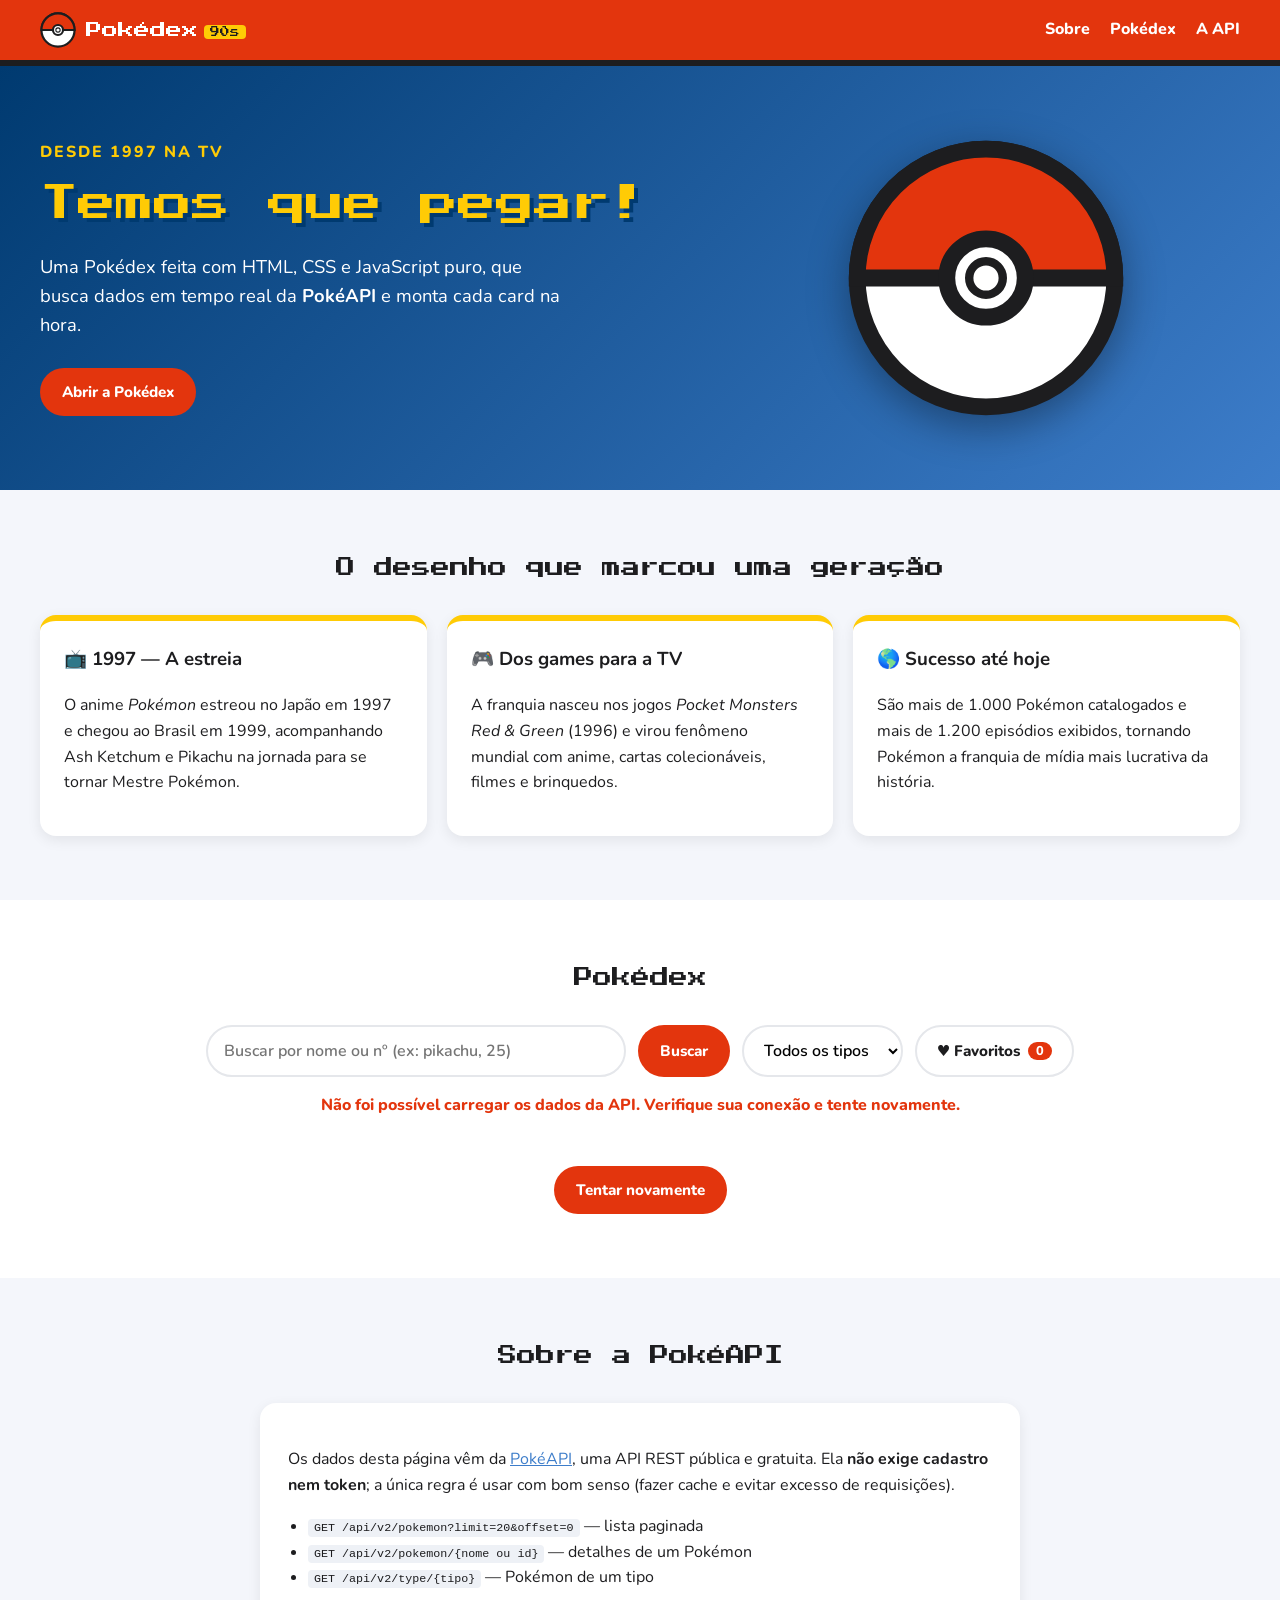
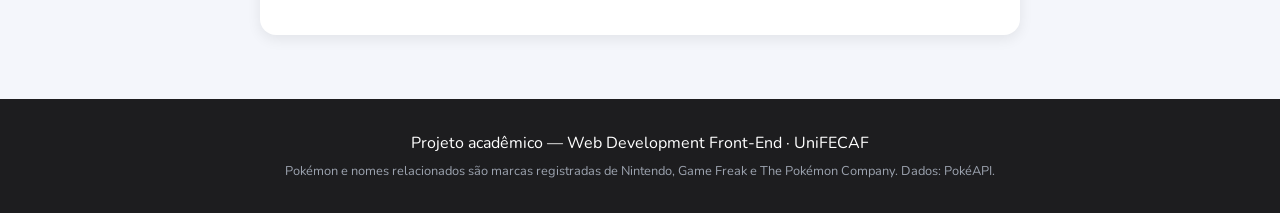
==== index.html @ 45dec975 "Estrutura HTML da página e ícone da Pokébola" ====
<!DOCTYPE html>
<html lang="pt-BR">
<head>
  <meta charset="UTF-8">
  <meta name="viewport" content="width=device-width, initial-scale=1.0">
  <meta name="description" content="Pokédex 90s — aplicação front-end que consome a PokéAPI e gera cards de Pokémon dinamicamente com JavaScript.">
  <title>Pokédex 90s</title>

  <!-- Fontes: Press Start 2P (estilo videogame dos anos 90) + Nunito para textos -->
  <link rel="preconnect" href="https://fonts.googleapis.com">
  <link rel="preconnect" href="https://fonts.gstatic.com" crossorigin>
  <link href="https://fonts.googleapis.com/css2?family=Nunito:wght@400;600;800&family=Press+Start+2P&display=swap" rel="stylesheet">

  <link rel="stylesheet" href="css/style.css">
  <link rel="icon" href="assets/pokeball.svg" type="image/svg+xml">
</head>
<body>

  <!-- ===== CABEÇALHO ===== -->
  <header class="header">
    <div class="container header__inner">
      <a href="#" class="logo">
        <img src="assets/pokeball.svg" alt="" class="logo__icon" width="36" height="36">
        <span class="logo__text">Pokédex<span class="logo__tag">90s</span></span>
      </a>
      <nav class="nav" aria-label="Navegação principal">
        <a href="#sobre">Sobre</a>
        <a href="#pokedex">Pokédex</a>
        <a href="#api">A API</a>
      </nav>
    </div>
  </header>

  <main>
    <!-- ===== HERO ===== -->
    <section class="hero">
      <div class="container hero__inner">
        <div class="hero__text">
          <p class="hero__eyebrow">Desde 1997 na TV</p>
          <h1 class="hero__title">Temos que pegar!</h1>
          <p class="hero__subtitle">
            Uma Pokédex feita com HTML, CSS e JavaScript puro, que busca dados
            em tempo real da <strong>PokéAPI</strong> e monta cada card na hora.
          </p>
          <a href="#pokedex" class="btn btn--primary">Abrir a Pokédex</a>
        </div>
        <div class="hero__art" aria-hidden="true">
          <img src="assets/pokeball.svg" alt="" class="hero__ball">
        </div>
      </div>
    </section>

    <!-- ===== SOBRE O DESENHO ===== -->
    <section id="sobre" class="section">
      <div class="container">
        <h2 class="section__title">O desenho que marcou uma geração</h2>
        <div class="about">
          <article class="about__item">
            <h3>📺 1997 — A estreia</h3>
            <p>O anime <em>Pokémon</em> estreou no Japão em 1997 e chegou ao Brasil em 1999,
              acompanhando Ash Ketchum e Pikachu na jornada para se tornar Mestre Pokémon.</p>
          </article>
          <article class="about__item">
            <h3>🎮 Dos games para a TV</h3>
            <p>A franquia nasceu nos jogos <em>Pocket Monsters Red &amp; Green</em> (1996) e virou
              fenômeno mundial com anime, cartas colecionáveis, filmes e brinquedos.</p>
          </article>
          <article class="about__item">
            <h3>🌎 Sucesso até hoje</h3>
            <p>São mais de 1.000 Pokémon catalogados e mais de 1.200 episódios exibidos,
              tornando Pokémon a franquia de mídia mais lucrativa da história.</p>
          </article>
        </div>
      </div>
    </section>

    <!-- ===== POKÉDEX (CARDS DINÂMICOS) ===== -->
    <section id="pokedex" class="section section--alt">
      <div class="container">
        <h2 class="section__title">Pokédex</h2>

        <!-- Controles: busca, filtro por tipo e favoritos -->
        <form class="toolbar" id="search-form" role="search">
          <label class="sr-only" for="search-input">Buscar Pokémon por nome ou número</label>
          <input type="search" id="search-input" class="toolbar__input"
                 placeholder="Buscar por nome ou nº (ex: pikachu, 25)" autocomplete="off">
          <button type="submit" class="btn btn--primary">Buscar</button>

          <label class="sr-only" for="type-select">Filtrar por tipo</label>
          <select id="type-select" class="toolbar__select">
            <option value="">Todos os tipos</option>
          </select>

          <button type="button" id="favorites-btn" class="btn btn--ghost" aria-pressed="false">
            ♥ Favoritos <span id="favorites-count" class="badge">0</span>
          </button>
        </form>

        <p id="status-message" class="status" role="status" aria-live="polite"></p>

        <!-- Container que recebe os cards criados pelo JavaScript.
             Ele começa VAZIO: nenhum card é escrito no HTML. -->
        <div id="cards-container" class="cards"></div>

        <div class="load-more">
          <button type="button" id="load-more-btn" class="btn btn--primary" hidden>Carregar mais</button>
        </div>
      </div>
    </section>

    <!-- ===== SOBRE A API ===== -->
    <section id="api" class="section">
      <div class="container">
        <h2 class="section__title">Sobre a PokéAPI</h2>
        <div class="api-info">
          <p>
            Os dados desta página vêm da <a href="https://pokeapi.co/" target="_blank" rel="noopener">PokéAPI</a>,
            uma API REST pública e gratuita. Ela <strong>não exige cadastro nem token</strong>; a única regra é
            usar com bom senso (fazer cache e evitar excesso de requisições).
          </p>
          <ul class="api-info__list">
            <li><code>GET /api/v2/pokemon?limit=20&amp;offset=0</code> — lista paginada</li>
            <li><code>GET /api/v2/pokemon/{nome ou id}</code> — detalhes de um Pokémon</li>
            <li><code>GET /api/v2/type/{tipo}</code> — Pokémon de um tipo</li>
          </ul>
        </div>
      </div>
    </section>
  </main>

  <footer class="footer">
    <div class="container">
      <p>Projeto acadêmico — Web Development Front-End · UniFECAF</p>
      <p class="footer__small">Pokémon e nomes relacionados são marcas registradas de Nintendo, Game Freak e The Pokémon Company. Dados: PokéAPI.</p>
    </div>
  </footer>

  <script src="js/script.js"></script>
</body>
</html>
---- css/style.css ----
/* =========================================================
   Pokédex 90s — CSS puro (sem frameworks)
   ========================================================= */

/* ----- Variáveis de cor e tipografia ----- */
:root {
  --red: #e3350d;
  --red-dark: #b32a0a;
  --yellow: #ffcb05;
  --blue: #3d7dca;
  --navy: #003a70;
  --ink: #1d1d1f;
  --bg: #f4f6fb;
  --card: #ffffff;
  --muted: #6b7280;
  --border: #e5e7eb;
  --radius: 16px;
  --shadow: 0 4px 14px rgba(0, 0, 0, 0.08);
  --font-title: "Press Start 2P", system-ui, sans-serif;
  --font-body: "Nunito", system-ui, sans-serif;
}

/* ----- Reset básico ----- */
*,
*::before,
*::after { box-sizing: border-box; }

html { scroll-behavior: smooth; }

body {
  margin: 0;
  font-family: var(--font-body);
  color: var(--ink);
  background: var(--bg);
  line-height: 1.6;
}

img { max-width: 100%; display: block; }
a { color: var(--blue); }

.container {
  width: min(1200px, 100% - 32px);
  margin-inline: auto;
}

.sr-only {
  position: absolute;
  width: 1px; height: 1px;
  overflow: hidden;
  clip: rect(0 0 0 0);
  white-space: nowrap;
}

/* ----- Botões ----- */
.btn {
  display: inline-flex;
  align-items: center;
  gap: 8px;
  padding: 12px 20px;
  border: 2px solid transparent;
  border-radius: 999px;
  font: 800 0.95rem var(--font-body);
  cursor: pointer;
  text-decoration: none;
  transition: transform 0.15s, background 0.15s;
}
.btn:hover { transform: translateY(-2px); }
.btn--primary { background: var(--red); color: #fff; }
.btn--primary:hover { background: var(--red-dark); }
.btn--ghost { background: #fff; color: var(--ink); border-color: var(--border); }
.btn--ghost[aria-pressed="true"] { background: var(--ink); color: #fff; border-color: var(--ink); }

.badge {
  background: var(--red);
  color: #fff;
  border-radius: 999px;
  padding: 0 8px;
  font-size: 0.8rem;
}

/* ----- Cabeçalho ----- */
.header {
  position: sticky;
  top: 0;
  z-index: 10;
  background: var(--red);
  border-bottom: 6px solid var(--ink);
}
.header__inner {
  display: flex;
  align-items: center;
  justify-content: space-between;
  padding-block: 12px;
  gap: 16px;
}
.logo {
  display: flex;
  align-items: center;
  gap: 10px;
  text-decoration: none;
  color: #fff;
}
.logo__text { font: 1rem var(--font-title); }
.logo__tag {
  margin-left: 6px;
  padding: 2px 6px;
  font-size: 0.6rem;
  background: var(--yellow);
  color: var(--ink);
  border-radius: 4px;
  vertical-align: middle;
}
.nav { display: flex; gap: 20px; }
.nav a { color: #fff; font-weight: 800; text-decoration: none; }
.nav a:hover { text-decoration: underline; }

/* ----- Hero ----- */
.hero {
  background: linear-gradient(135deg, var(--navy), var(--blue));
  color: #fff;
  overflow: hidden;
}
.hero__inner {
  display: grid;
  grid-template-columns: 1.3fr 1fr;
  align-items: center;
  gap: 32px;
  padding-block: 72px;
}
.hero__eyebrow {
  margin: 0 0 12px;
  color: var(--yellow);
  font-weight: 800;
  text-transform: uppercase;
  letter-spacing: 2px;
}
.hero__title {
  margin: 0 0 20px;
  font: clamp(1.4rem, 4vw, 2.4rem)/1.4 var(--font-title);
  color: var(--yellow);
  text-shadow: 4px 4px 0 var(--navy);
}
.hero__subtitle { margin: 0 0 28px; font-size: 1.15rem; max-width: 520px; }
.hero__art { display: flex; justify-content: center; }
.hero__ball {
  width: min(280px, 60vw);
  animation: wobble 3s ease-in-out infinite;
  filter: drop-shadow(0 12px 20px rgba(0, 0, 0, 0.35));
}
@keyframes wobble {
  0%, 100% { transform: rotate(0); }
  25% { transform: rotate(-10deg); }
  75% { transform: rotate(10deg); }
}

/* ----- Seções ----- */
.section { padding-block: 64px; scroll-margin-top: 70px; }
.section--alt { background: #fff; }
.section__title {
  margin: 0 0 32px;
  font: 1.2rem/1.5 var(--font-title);
  text-align: center;
}

/* Sobre */
.about {
  display: grid;
  grid-template-columns: repeat(auto-fit, minmax(240px, 1fr));
  gap: 20px;
}
.about__item {
  background: var(--card);
  padding: 24px;
  border-radius: var(--radius);
  box-shadow: var(--shadow);
  border-top: 6px solid var(--yellow);
}
.about__item h3 { margin-top: 0; }

/* ----- Barra de ferramentas (busca/filtros) ----- */
.toolbar {
  display: flex;
  flex-wrap: wrap;
  gap: 12px;
  justify-content: center;
  margin-bottom: 16px;
}
.toolbar__input,
.toolbar__select {
  padding: 12px 16px;
  border: 2px solid var(--border);
  border-radius: 999px;
  font: 600 1rem var(--font-body);
  background: #fff;
}
.toolbar__input { flex: 1 1 260px; max-width: 420px; }
.toolbar__input:focus,
.toolbar__select:focus { outline: none; border-color: var(--blue); }

.status { text-align: center; color: var(--muted); min-height: 1.6em; margin: 0 0 16px; }
.status--error { color: var(--red); font-weight: 800; }

/* ----- Grid de cards ----- */
.cards {
  display: grid;
  grid-template-columns: repeat(auto-fill, minmax(220px, 1fr));
  gap: 24px;
}

/* ----- CARD (estrutura do layout pedido no trabalho) -----
   [Nome do Personagem]       [♥]
   [        imagem         ]
   [ informações / status  ]                              */
.card {
  position: relative;
  display: flex;
  flex-direction: column;
  background: var(--card);
  border: 1px solid var(--border);
  border-radius: var(--radius);
  box-shadow: var(--shadow);
  padding: 20px 18px;
  transition: transform 0.2s, box-shadow 0.2s;
  animation: fadeIn 0.35s ease both;
}
.card:hover {
  transform: translateY(-4px);
  box-shadow: 0 10px 24px rgba(0, 0, 0, 0.12);
}
@keyframes fadeIn {
  from { opacity: 0; transform: translateY(10px); }
  to { opacity: 1; transform: none; }
}

.card__number {
  margin: 0;
  color: var(--muted);
  font-weight: 800;
  font-size: 0.85rem;
}
.card__name {
  margin: 2px 40px 12px 0;
  font-size: 1.25rem;
  text-transform: capitalize;
}

.card__fav {
  position: absolute;
  top: 14px;
  right: 14px;
  width: 38px;
  height: 38px;
  border: none;
  border-radius: 50%;
  background: transparent;
  color: var(--red);
  font-size: 1.6rem;
  line-height: 1;
  cursor: pointer;
  transition: transform 0.15s;
}
.card__fav:hover { transform: scale(1.2); }
.card__fav--active { animation: pop 0.3s ease; }
@keyframes pop {
  50% { transform: scale(1.4); }
}

.card__image-wrap {
  display: grid;
  place-items: center;
  aspect-ratio: 1;
  border-radius: 12px;
  background: #eef1f6;
  margin-bottom: 14px;
}
.card__image { width: 80%; height: 80%; object-fit: contain; }

.card__types { display: flex; gap: 6px; flex-wrap: wrap; margin-bottom: 12px; }
.type {
  padding: 2px 12px;
  border-radius: 999px;
  color: #fff;
  font-size: 0.8rem;
  font-weight: 800;
  text-transform: capitalize;
  background: var(--muted);
}

.card__info {
  display: grid;
  grid-template-columns: 1fr 1fr;
  gap: 4px 12px;
  margin: 0 0 12px;
  font-size: 0.9rem;
}
.card__info dt { color: var(--muted); }
.card__info dd { margin: 0; font-weight: 800; text-align: right; }

.stats { list-style: none; margin: 0; padding: 0; font-size: 0.8rem; }
.stat { display: grid; grid-template-columns: 60px 30px 1fr; align-items: center; gap: 6px; }
.stat__label { color: var(--muted); font-weight: 600; }
.stat__value { font-weight: 800; text-align: right; }
.stat__bar { display: block; height: 6px; border-radius: 3px; background: var(--border); overflow: hidden; }
.stat__fill { display: block; height: 100%; background: var(--blue); border-radius: 3px; }

/* Cores por tipo (aplicadas pelo JS via classe type--{nome}) */
.type--normal   { background: #a8a77a; }
.type--fire     { background: #ee8130; }
.type--water    { background: #6390f0; }
.type--electric { background: #f7d02c; color: var(--ink); }
.type--grass    { background: #7ac74c; }
.type--ice      { background: #96d9d6; color: var(--ink); }
.type--fighting { background: #c22e28; }
.type--poison   { background: #a33ea1; }
.type--ground   { background: #e2bf65; color: var(--ink); }
.type--flying   { background: #a98ff3; }
.type--psychic  { background: #f95587; }
.type--bug      { background: #a6b91a; }
.type--rock     { background: #b6a136; }
.type--ghost    { background: #735797; }
.type--dragon   { background: #6f35fc; }
.type--dark     { background: #705746; }
.type--steel    { background: #b7b7ce; color: var(--ink); }
.type--fairy    { background: #d685ad; }

/* Card "esqueleto" exibido enquanto os dados carregam */
.card--skeleton { min-height: 380px; }
.card--skeleton .card__image-wrap,
.card--skeleton .skeleton-line {
  background: linear-gradient(90deg, #eef1f6 25%, #e2e6ee 50%, #eef1f6 75%);
  background-size: 200% 100%;
  animation: shimmer 1.2s infinite;
}
.skeleton-line { height: 14px; border-radius: 7px; margin-bottom: 10px; }
.skeleton-line--short { width: 50%; }
@keyframes shimmer {
  to { background-position: -200% 0; }
}

.load-more { display: flex; justify-content: center; margin-top: 32px; }

/* ----- Sobre a API ----- */
.api-info {
  max-width: 760px;
  margin-inline: auto;
  background: var(--card);
  padding: 28px;
  border-radius: var(--radius);
  box-shadow: var(--shadow);
}
.api-info__list { padding-left: 20px; }
.api-info code {
  background: #eef1f6;
  padding: 2px 6px;
  border-radius: 4px;
  font-size: 0.9em;
  word-break: break-all;
}

/* ----- Rodapé ----- */
.footer {
  background: var(--ink);
  color: #fff;
  text-align: center;
  padding-block: 28px;
}
.footer p { margin: 4px 0; }
.footer__small { color: #9ca3af; font-size: 0.8rem; }

/* ----- Responsividade ----- */
@media (max-width: 768px) {
  .hero__inner { grid-template-columns: 1fr; text-align: center; padding-block: 48px; }
  .hero__subtitle { margin-inline: auto; }
  .hero__art { order: -1; }
  .hero__ball { width: 140px; }
  .nav { gap: 12px; font-size: 0.9rem; }
}

@media (max-width: 480px) {
  .logo__text { font-size: 0.75rem; }
  .nav { display: none; }
  .toolbar > * { flex: 1 1 100%; max-width: none; justify-content: center; }
  .section { padding-block: 48px; }
}

@media (prefers-reduced-motion: reduce) {
  *, *::before, *::after { animation: none !important; transition: none !important; }
}
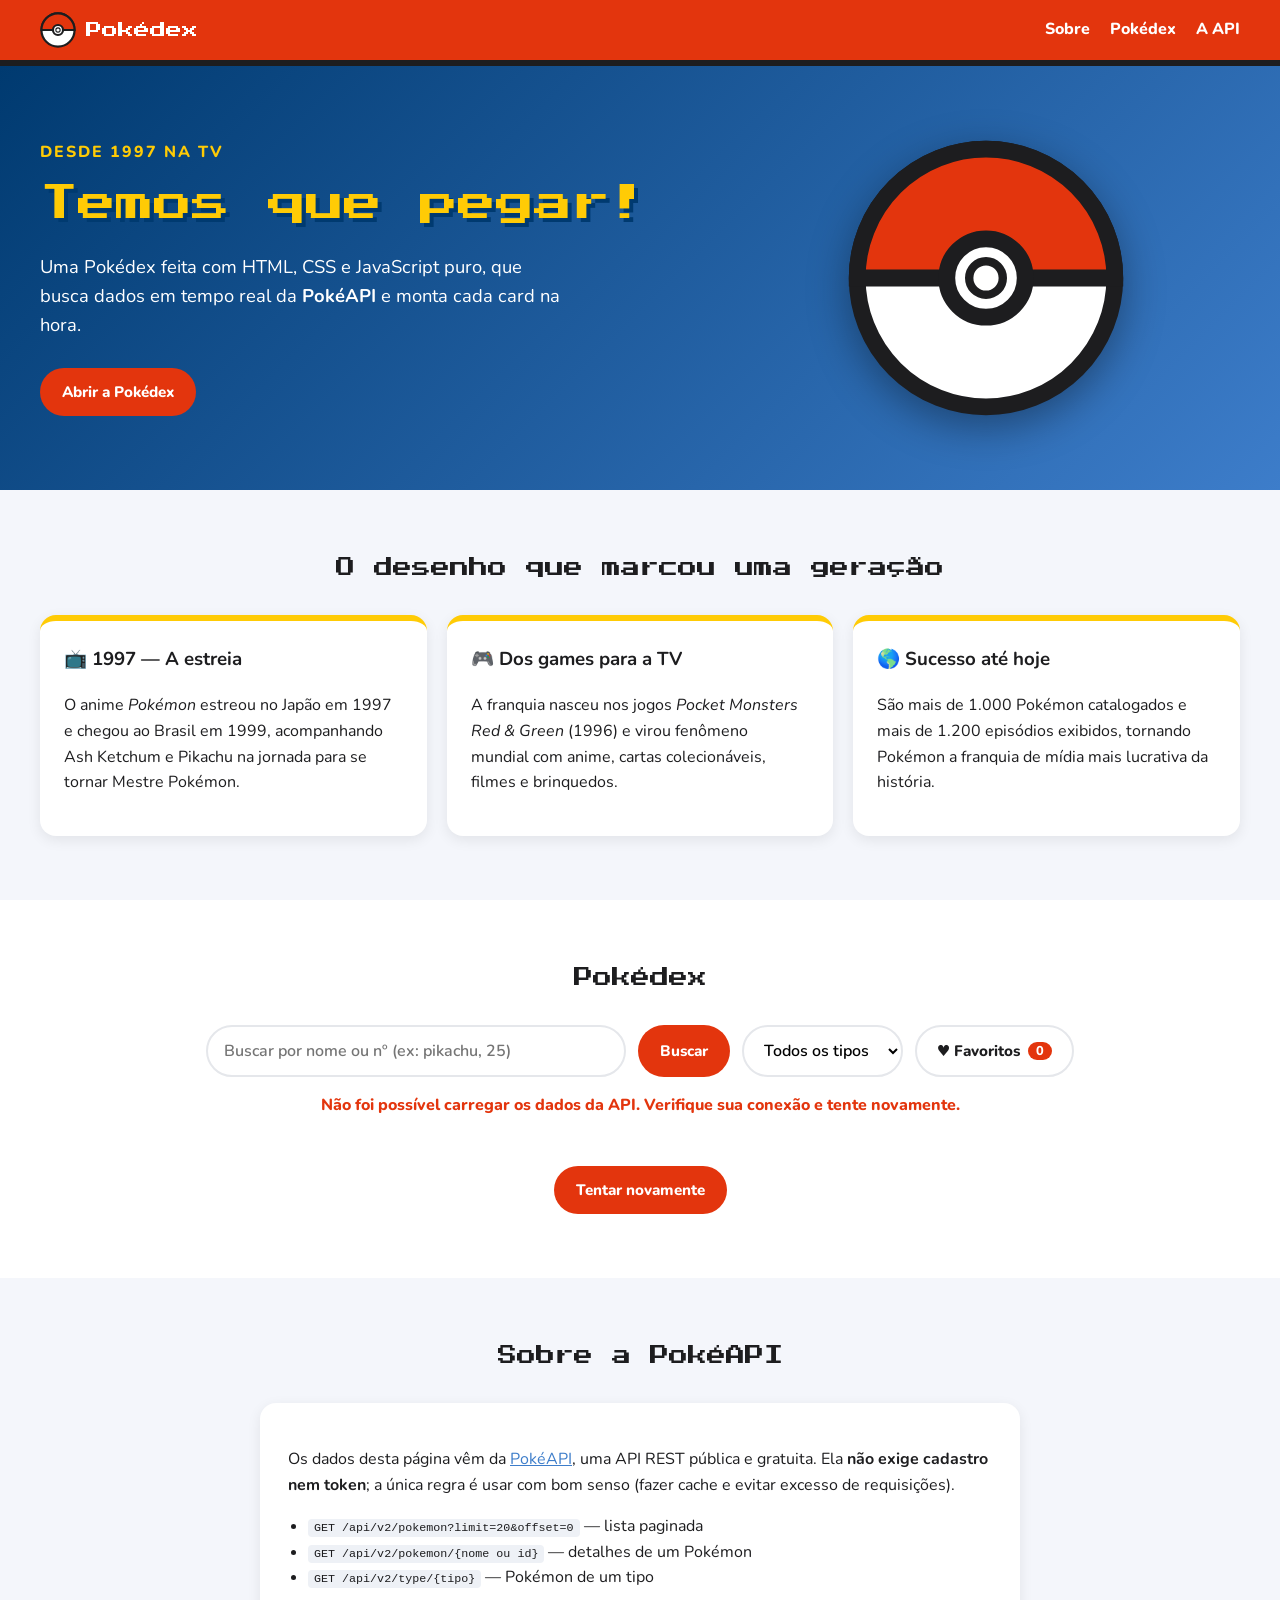
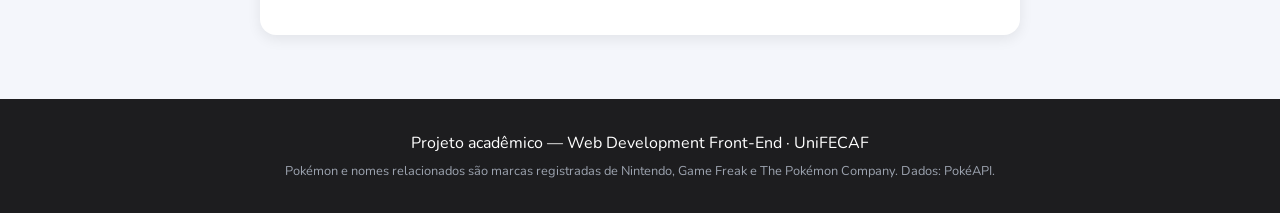
==== commit 75530bf5: "Remove "90s" do nome do projeto" ====
--- a/index.html
+++ b/index.html
@@ -3,8 +3,8 @@
 <head>
   <meta charset="UTF-8">
   <meta name="viewport" content="width=device-width, initial-scale=1.0">
-  <meta name="description" content="Pokédex 90s — aplicação front-end que consome a PokéAPI e gera cards de Pokémon dinamicamente com JavaScript.">
-  <title>Pokédex 90s</title>
+  <meta name="description" content="Pokédex — aplicação front-end que consome a PokéAPI e gera cards de Pokémon dinamicamente com JavaScript.">
+  <title>Pokédex</title>
 
   <!-- Fontes: Press Start 2P (estilo videogame dos anos 90) + Nunito para textos -->
   <link rel="preconnect" href="https://fonts.googleapis.com">
@@ -21,7 +21,7 @@
     <div class="container header__inner">
       <a href="#" class="logo">
         <img src="assets/pokeball.svg" alt="" class="logo__icon" width="36" height="36">
-        <span class="logo__text">Pokédex<span class="logo__tag">90s</span></span>
+        <span class="logo__text">Pokédex</span>
       </a>
       <nav class="nav" aria-label="Navegação principal">
         <a href="#sobre">Sobre</a>
--- a/css/style.css
+++ b/css/style.css
@@ -1,5 +1,5 @@
 /* =========================================================
-   Pokédex 90s — CSS puro (sem frameworks)
+   Pokédex — CSS puro (sem frameworks)
    ========================================================= */
 
 /* ----- Variáveis de cor e tipografia ----- */
@@ -101,15 +101,6 @@
   color: #fff;
 }
 .logo__text { font: 1rem var(--font-title); }
-.logo__tag {
-  margin-left: 6px;
-  padding: 2px 6px;
-  font-size: 0.6rem;
-  background: var(--yellow);
-  color: var(--ink);
-  border-radius: 4px;
-  vertical-align: middle;
-}
 .nav { display: flex; gap: 20px; }
 .nav a { color: #fff; font-weight: 800; text-decoration: none; }
 .nav a:hover { text-decoration: underline; }
